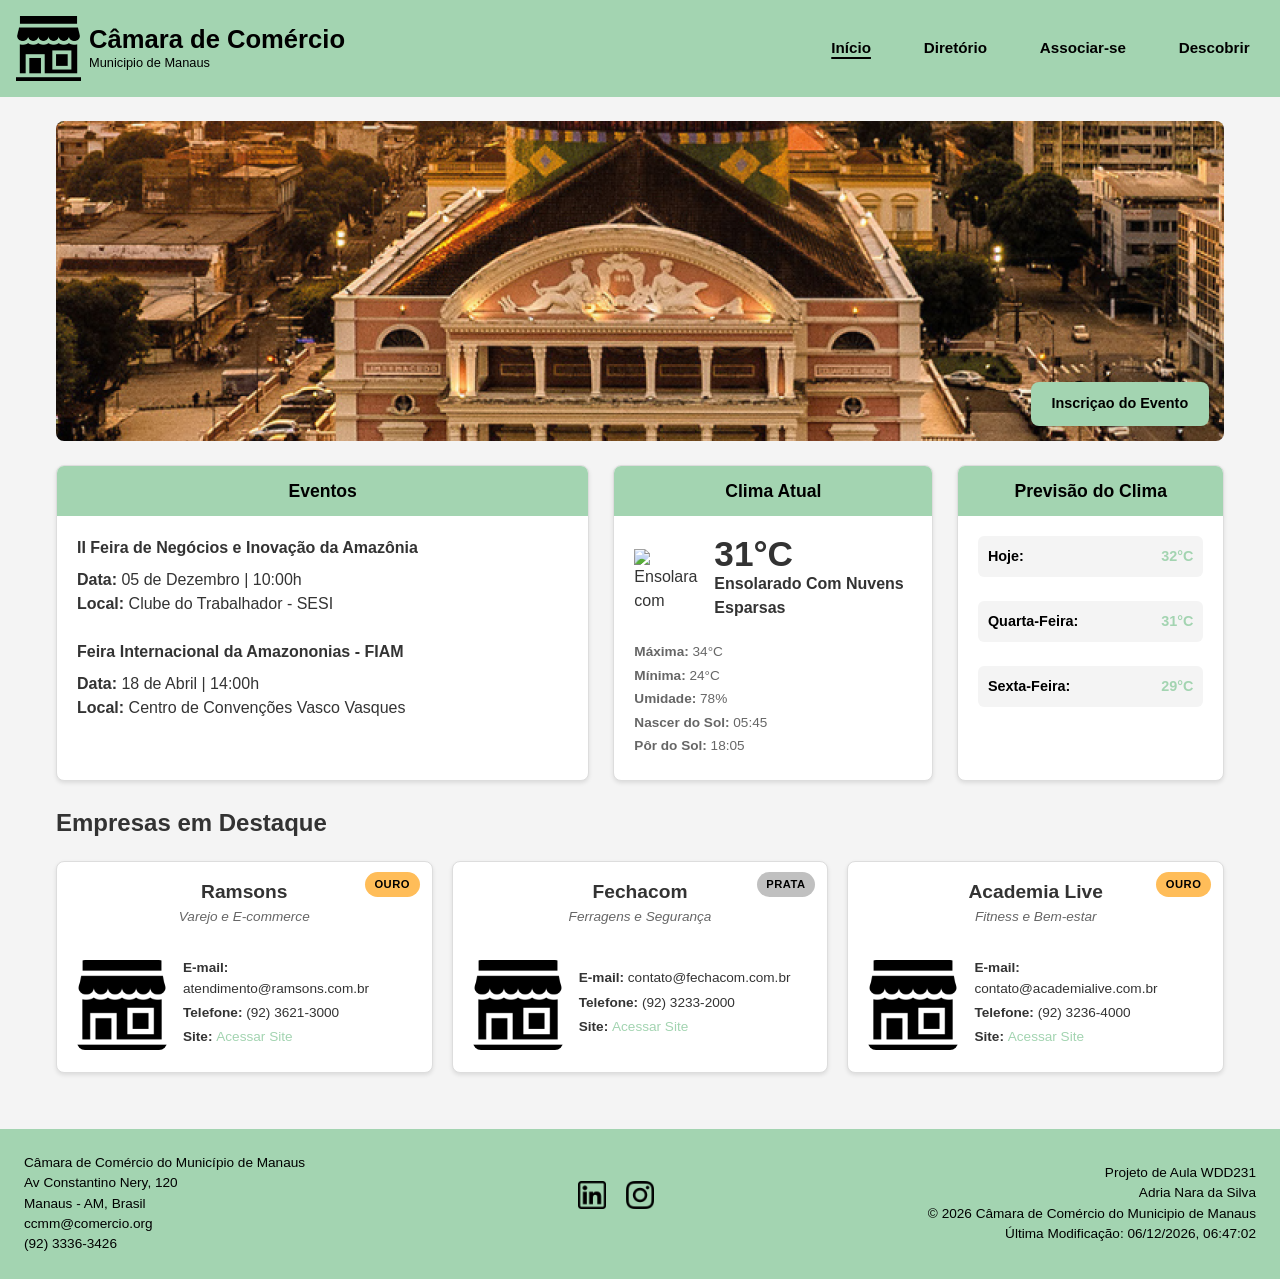
==== camara/index.html @ dbdcbe5a "atualizar" ====
<!DOCTYPE html>
<html lang="pt-BR">
<head>
    <meta charset="UTF-8">
    <meta name="viewport" content="width=device-width, initial-scale=1.0">
    <title>Câmara de Comércio do Municipio de Manaus - AM</title>
    <meta name="description" content="Câmara de Comércio do Municipio de Manaus - Amazonas.">
    <meta name="author" content="Adria Nara da Silva">
    <!-- Google Fonts -->
    <link rel="preconnect" href="https://fonts.googleapis.com">
    <link rel="preconnect" href="https://fonts.gstatic.com" crossorigin>
    <link href="https://fonts.googleapis.com/css2?family=Open+Sans:wght@400;600;700&family=Roboto:wght@300;400;700&display=swap" rel="stylesheet">

    <link rel="stylesheet" href="estilos/telas-pequenas.css">
    <link rel="stylesheet" href="estilos/telas-grandes.css">
    <script src="scripts/data.js" defer></script>
    <script src="scripts/navegacao.js" defer></script>
    <script src="scripts/clima.js" defer></script>
    <script src="scripts/spotlight.js" defer></script>
    
    <link rel="icon" href="imagens/favicon.ico">

    <meta property="og:title" content="Página Inicial da Câmara de Comércio do Município de Manaus-AM">
    <meta property="og:description" content="Conheça todas as oportunidades de negócio no Municipio de Manaus.">
    <meta property="og:image" content=" https://adria-nara.github.io/wdd231/camara/imagens/logo.png">   
    <meta property="og:url" content="https://www.ccmmanaus.org/index.html">
    
</head>
<body>

    <!-- CABEÇALHO -->
    <header>
        <div class="logo-camara">
            <img src="imagens/logo.png" alt="Logo Câmara de Comércio do Municipio de Manaus" class="logo">
            <div class="site-nome">
                <h1>Câmara de Comércio</h1>
                <p>Municipio de Manaus</p>
            </div>
        </div>
        
        <button id="hamburger-btn" aria-label="Abrir Menu">&#9776;</button>

        <nav id="nav-menu">
            <ul>
                <li><a href="index.html" class="active" aria-current="page">Início</a></li>
                <li><a href="diretorio.html">Diretório</a></li>
                <li><a href="#">Associar-se</a></li>
                <li><a href="#">Descobrir</a></li>
            </ul>
        </nav>

        
    </header>
    
    <main>
        <!-- SEÇÃO HERO BANNER -->
        <div class="hero">
            <img src="imagens/teatro.png" alt="Teatro do Amazonas - Ponto Turistico de Manaus" class="hero-img">
            <a href="#" class="cta-btn">Inscriçao do Evento</a>
        </div>

        <!-- SEÇÃO INFORMAÇÕES (Eventos, Clima Atual, Previsão) -->
        <div class="info-grid">
            <!-- Eventos -->
            <div class="card event-card">
                <div class="card-header">Eventos</div>
                <div class="card-body">
                    <h2>II Feira de Negócios e Inovação da Amazônia</h2>
                    <p><strong>Data:</strong> 05 de Dezembro | 10:00h</p>
                    <p><strong>Local:</strong> Clube do Trabalhador - SESI</p>
                    <br>
                    <h2>Feira Internacional da Amazononias - FIAM</h2>
                    <p><strong>Data:</strong> 18 de Abril | 14:00h</p>
                    <p><strong>Local:</strong> Centro de Convenções Vasco Vasques</p>
                </div>
            </div>

            <!-- Clima Atual -->
            <div class="card weather-card">
                <div class="card-header">Clima Atual</div>
                <div class="card-body" id="clima-container">
                    <!-- Preenchido dinamicamente via JS -->
                </div>
            </div>

            <!-- Previsão do Clima -->
            <div class="card forecast-card">
                <div class="card-header">Previsão do Clima</div>
                <div class="card-body" id="previsao-container">
                    <!-- Preenchido dinamicamente via JS -->
                </div>
            </div>
        </div>

        <!-- SEÇÃO DESTAQUES DE MEMBROS (SPOTLIGHTS DE NÍVEL 2 E 3) -->
        <h2 class="section-title">Empresas em Destaque</h2>
        <div class="spotlight-grid" id="spotlight-container">
            <!-- Preenchido dinamicamente via JS com empresas Ouro / Prata -->
        </div>
    </main>

   
   
    <!-- RODAPÉ -->
    <footer>
        <div class="dados">
            <p>Câmara de Comércio do Município de Manaus</p>
            <p>Av Constantino Nery, 120</p>
            <p>Manaus - AM, Brasil</p>
            <p>ccmm@comercio.org</p>
            <p>(92) 3336-3426</p>
        </div>

         <div class="redes-sociais">
            <a href="https://www.linkedin.com" target="_blank" rel="noopener"><img src="imagens/linkedin.png" alt="Perfil do LinkedIn"></a>
            <a href="https://instagram.com" target="_blank" rel="noopener"><img src="imagens/instagram.png" alt="Perfil do Instagram"></a>
        </div>

        <div class="footer-projeto">
            <p>Projeto de Aula WDD231</p>
            <p>Adria Nara da Silva</p>
            <p>&copy; <span id="anoAtual"> </span> Câmara de Comércio do Municipio de Manaus</p>
            <p><span id="ultimaModificacao">Última Modificação:</span></p>
        </div>
    </footer>

</body>
</html>
---- camara/estilos/telas-pequenas.css ----
:root {
    --primary: #a3d4b1;
    --primary-dark: #05115e;
    --bg-body: #f4f4f4;
    --bg-card: #ffffff;
    --border-color: #dddddd;
    --text-main: #333333;
    --text-muted: #666666;
    --accent-gold: #ffbd59;
    --accent-silver: #C0C0C0;
    --radius: 8px;
    --shadow-sm: 0 2px 4px #0000001A;
    --shadow-md: 0 4px 8px #00000026;
    --transition: all 0.3s ease;
    --bg-transparent: #00000000;
}

* { box-sizing: border-box; margin: 0; padding: 0; }

body {
    font-family: Arial, Helvetica, sans-serif;
    color: var(--text-main);
    background-color: var(--bg-body);
    line-height: 1.5;
}

header, footer, #nav-menu {
    background-color: var(--primary);
    color: #0000;
}

header {
    display: grid;
    grid-template-columns: 2fr auto;
    justify-content: space-between;
    padding: 1rem;
    position: relative;
    width: 100%;
}

.logo-camara { display: flex; align-items: center; gap: 0.5rem; }
.logo { width: 65px; height: 65px; object-fit: contain; }
.site-nome h1 { font-size: 1.6rem; line-height: 1.1; color: #000; }
.site-nome p { font-size: 0.80rem; color: #000; }

#hamburger-btn { background: none; border: none; font-size: 1.8rem; color: #000; cursor: pointer; }

#nav-menu {
    display: none;
    width: 100%;
    position: absolute;
    top: 100%;
    left: 0;
    z-index: 10;
}

#nav-menu.open { display: block; }
#nav-menu ul { list-style: none; }

#nav-menu li a {
    display: flex;
    padding: 0.8rem 1.5rem;
    text-decoration: none;
    color: #000;
    font-weight: 600;
}

#nav-menu li a:hover,
#nav-menu li a.active,
#nav-menu li a[aria-current="page"] {
  text-decoration: underline;
  text-decoration-color: #000;
  text-decoration-style: solid;   
  text-decoration-thickness: 2px; 
  text-underline-offset: 4px;   
  font-weight: 600;
}

main { max-width: 1200px; width: 100%; margin: 0 auto; padding: 1.5rem 1rem; flex: 1; }

.hero {
    position: relative;
    height: 240px;
    border-radius: var(--radius);
    overflow: hidden;
    display: flex;
    align-items: center;
    justify-content: center;
    margin-bottom: 1.5rem;
}

.cta-btn {
    position: absolute;
    bottom: 15px;
    right: 15px;
    background: var(--primary);
    color: #000;
    padding: 0.7rem 1.3rem;
    text-decoration: none;
    border-radius: var(--radius);
    font-weight: 600;
    font-size: 0.9rem;
    box-shadow: var(--shadow-md);
    transition: var(--transition);
    z-index: 3;
    border: none;
    cursor: pointer;
    display: inline-flex;
    align-items: center;
    gap: 0.5rem;
}

.cta-btn:hover { background: var(--primary-dark); transform: scale(1.03); }

.section-title {
    font-size: 1.5rem;
    font-weight: 700;
    margin-bottom: 1.25rem;
    display: flex;
    align-items: center;
    gap: 0.5rem;
}

.card {
    background-color: var(--bg-card);
    border-radius: var(--radius);
    border: 1px solid var(--border-color);
    overflow: hidden;
    box-shadow: var(--shadow-sm);
    display: flex;
    flex-direction: column;
}

.card-header {
    background-color: var(--primary);
    color: #000;
    padding: 0.75rem 1rem;
    font-size: 1.1rem;
    font-weight: 600;
    text-align: center;
    display: flex;
    align-items: center;
    justify-content: center;
    gap: 0.5rem;
}

.card-body { padding: 1.25rem; flex: 1; }
.card-body h2 { font-size: 1rem; font-weight: 700; margin-bottom: 0.5rem; }

.info-grid, .forecast-list, .spotlight-grid {
    display: flex;
    flex-direction: column;
    gap: 1.5rem;
    margin-bottom: 1.5rem;
}

.weather-config { margin-bottom: 1rem; display: flex; gap: 0.5rem; }
.weather-config input {
    flex: 1;
    padding: 0.4rem 0.6rem;
    border: 1px solid var(--border-color);
    border-radius: 4px;
    font-size: 0.8rem;
    background: var(--bg-body);
    color: var(--text-main);
}

.weather-config button, .menu-bar button.active {
    background: var(--primary);
    color: #000;
    border: none;
    border-radius: 4px;
    font-weight: 600;
}
.weather-config button { padding: 0.4rem 0.8rem; font-size: 0.8rem; cursor: pointer; }

.weather-current { display: flex; align-items: center; gap: 1rem; margin-bottom: 1rem; }
.weather-icon-img { width: 64px; height: 64px; }
.temp-display { font-size: 2.2rem; font-weight: 700; line-height: 1; }
.weather-details { font-size: 0.85rem; color: var(--text-muted); }
.weather-details p { margin-bottom: 0.2rem; }
.weather-desc { font-weight: 700; color: var(--text-main); text-transform: capitalize; margin-bottom: 0.4rem !important; }

.forecast-item {
    display: flex;
    justify-content: space-between;
    align-items: center;
    padding: 0.6rem;
    background: var(--bg-body);
    border-radius: 6px;
    font-size: 0.9rem;
}
.forecast-item strong { color: #000; }
.forecast-item span { color: var(--primary); font-weight: 700; }

.spotlight-card { position: relative; }
.spotlight-card .card-header-spotlight { padding: 1rem 1rem 0.2rem 1rem; text-align: center; }
.spotlight-card h3 { font-size: 1.2rem; font-weight: 700; }
.spotlight-card .slogan { font-size: 0.85rem; color: var(--text-muted); font-style: italic; text-align: center; margin-bottom: 0.5rem; }

.badge-membership {
    position: absolute;
    top: 10px;
    right: 12px;
    font-size: 0.7rem;
    font-weight: 700;
    text-transform: uppercase;
    padding: 0.25rem 0.6rem;
    border-radius: 20px;
    color: #000;
    letter-spacing: 0.5px;
}
.membro-ouro { background-color: var(--accent-gold); }
.membro-prata { background-color: var(--accent-silver); }

.spotlight-body-content { display: flex; gap: 1rem; align-items: center; }
.company-logo {
    width: 90px;
    height: 90px;
    border-radius: var(--radius);
    
    flex-shrink: 0;
}
.company-details { font-size: 0.85rem; line-height: 1.5; }
.company-details p { margin-bottom: 0.25rem; word-break: break-word; }
.company-details a { color: var(--primary); text-decoration: none; font-weight: 500; }
.company-details a:hover { text-decoration: underline; }

.menu-bar { padding: 15px; display: flex; justify-content: center; gap: 15px; }
.menu-bar button {
    background-color: #ffffff;
    color: var(--primary);
    border: 1px solid var(--primary);
    padding: 10px 20px;
    font-size: 16px;
    font-weight: bold;
    cursor: pointer;
    transition: all 0.2s ease;
}
.menu-bar button:hover { background-color: #e0e0e0; }

.grid-view { display: grid; grid-template-columns: repeat(auto-fit, minmax(200px, 1fr)); gap: 20px; }
.grid-view .card {
    background-color: var(--bg-card);
    border: 1px solid #cccccc;
    padding: 20px;
    text-align: center;
    display: flex;
    flex-direction: column;
    align-items: center;
    box-shadow: 0 4px 6px #0000001a;
    min-height: 200px;
}
.grid-view .card img {
    width: 100%;
    max-width: 200px;
    height: 100px;
    object-fit: cover;
    aspect-ratio: 220 / 140; 
    border: 1px solid #ffffff;
    box-shadow: 0 2px 5px #0000004c;
    margin-bottom: 15px;
}
.grid-view .card h2 { font-size: 18px; color: #000000; margin-bottom: 5px; }
.grid-view .card .ano { font-size: 14px; font-weight: bold; color: #333333; margin-bottom: 10px; }
.grid-view .card .link-detalhes { color: #0000ee; text-decoration: underline; font-size: 14px; }
.grid-view .card .info-extra { display: none; }

.list-view { display: flex; flex-direction: column; gap: 12px; }
.list-view .card { padding: 15px 20px; align-items: left; justify-content: center; width: 100% !important; margin-left: 0 !important; }
.list-view .card img, .list-view .card .link-detalhes { display: none; }
.list-view .card-info { flex: 1; display: flex; flex-direction: column; gap: 4px; }
.list-view .card h2 { font-size: 18px; color: #1a1a1a; }
.list-view .card .info-extra { display: block; font-size: 13px; color: var(--text-muted); }

footer { padding: 1.5rem; margin-top: 2rem; display: flex; flex-direction: column; gap: 1.5rem; text-align: center; font-size: 0.85rem; }
.dados h4, .dados p, .footer-projeto p { color: #000; }
.redes-sociais { display: flex; justify-content: center; gap: 1.25rem; margin-bottom: 0.75rem; }
.redes-sociais img { width: 28px; height: 28px; transition: transform 0.2s ease; }
---- camara/estilos/telas-grandes.css ----
/* ==========================================================================
   REGRAS PARA TELAS GRANDES (MEDIA QUERY >= 768px)
   ========================================================================== */

@media screen and (min-width: 768px) {
    #hamburger-btn {
        display: none;
    }

    #nav-menu {
        display: flex !important;
        position: static;
        width: auto;
        background-color: var(--bg-transparent);
        box-shadow: none;
        border-top: none;
    }

    #nav-menu ul {
        display: flex;
        gap: 1.5rem;
        flex-wrap: wrap;
        align-items: center;
        list-style: none;
    }

    #nav-menu li a {
        display: flex;
        border-bottom: none;
        padding: 0.5rem 0.9rem;
        border-radius: var(--radius, 4px);
        font-size: 0.95rem;
        color: #000;
        text-decoration: none;
        font-weight: 600;
    }

    #nav-menu li a:hover,
    #nav-menu li a.active,
    #nav-menu li a[aria-current="page"] {
        text-decoration: underline;
        text-decoration-color: #000;
        text-decoration-style: solid;   
        text-decoration-thickness: 2px; 
        text-underline-offset: 4px;   
        font-weight: 600;
    }

    .hero {
        height: 320px;
        width: 100%;
    }

    .info-grid {
        display: grid;
        grid-template-columns: 2fr 1.2fr 1fr;
        gap: 1.5rem;
    }

    .spotlight-grid {
        display: grid;
        grid-template-columns: repeat(3, 1fr);
        gap: 1.2rem;
        margin-bottom: 0;
    }

    .list-view {
        max-width: 900px;
        margin: 0 auto;
    }

    .list-view .card {
        flex-direction: row;
        width: 100% !important;
        margin-left: 0 !important;
    }

    .event-card {
        margin-bottom: 0;
    }

    footer {
        flex-direction: row;
        justify-content: space-between;
        align-items: center;
        text-align: left;
    }

    .footer-projeto {
        text-align: right;
    }
}
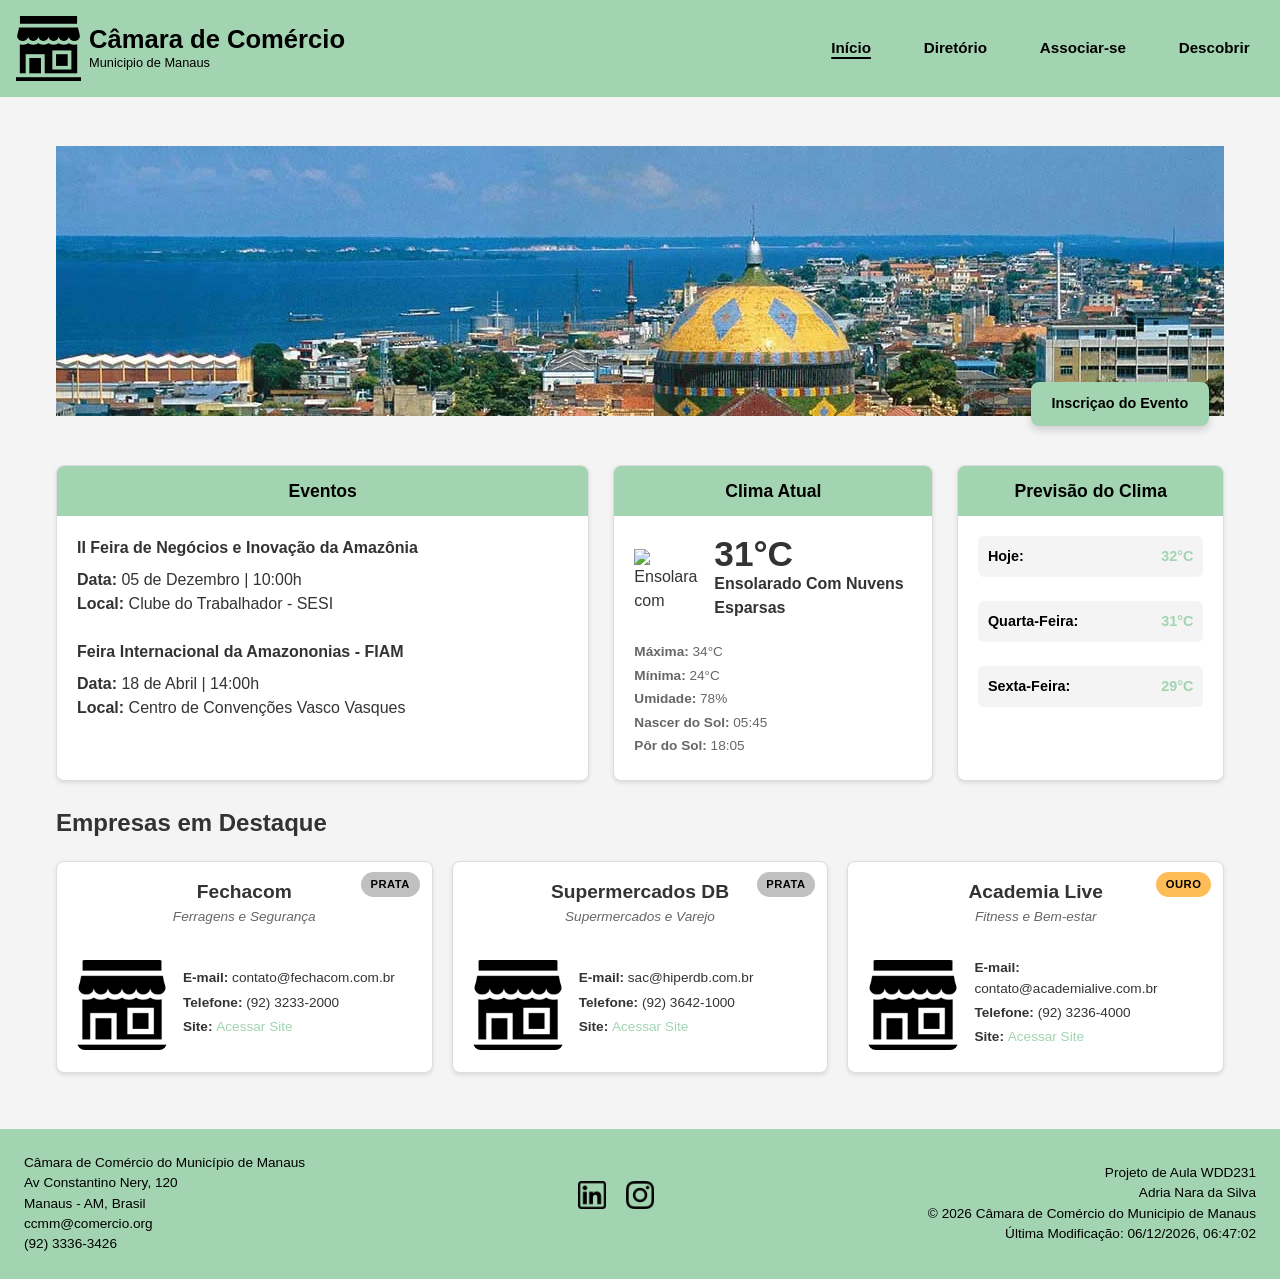
==== commit dab13656: "atualizar" ====
--- a/camara/index.html
+++ b/camara/index.html
@@ -24,7 +24,7 @@
     <meta property="og:description" content="Conheça todas as oportunidades de negócio no Municipio de Manaus.">
     <meta property="og:image" content=" https://adria-nara.github.io/wdd231/camara/imagens/logo.png">   
     <meta property="og:url" content="https://www.ccmmanaus.org/index.html">
-    
+
 </head>
 <body>
 
@@ -55,7 +55,7 @@
     <main>
         <!-- SEÇÃO HERO BANNER -->
         <div class="hero">
-            <img src="imagens/teatro.png" alt="Teatro do Amazonas - Ponto Turistico de Manaus" class="hero-img">
+            <img src="imagens/manaus.webp" alt="Teatro do Amazonas - Ponto Turistico de Manaus" class="hero-img">
             <a href="#" class="cta-btn">Inscriçao do Evento</a>
         </div>
 
--- a/camara/estilos/telas-pequenas.css
+++ b/camara/estilos/telas-pequenas.css
@@ -267,7 +267,7 @@
 .grid-view .card .info-extra { display: none; }
 
 .list-view { display: flex; flex-direction: column; gap: 12px; }
-.list-view .card { padding: 15px 20px; align-items: left; justify-content: center; width: 100% !important; margin-left: 0 !important; }
+.list-view .card { padding: 15px 20px; justify-content: center; width: 100% !important; margin-left: 0 !important; }
 .list-view .card img, .list-view .card .link-detalhes { display: none; }
 .list-view .card-info { flex: 1; display: flex; flex-direction: column; gap: 4px; }
 .list-view .card h2 { font-size: 18px; color: #1a1a1a; }
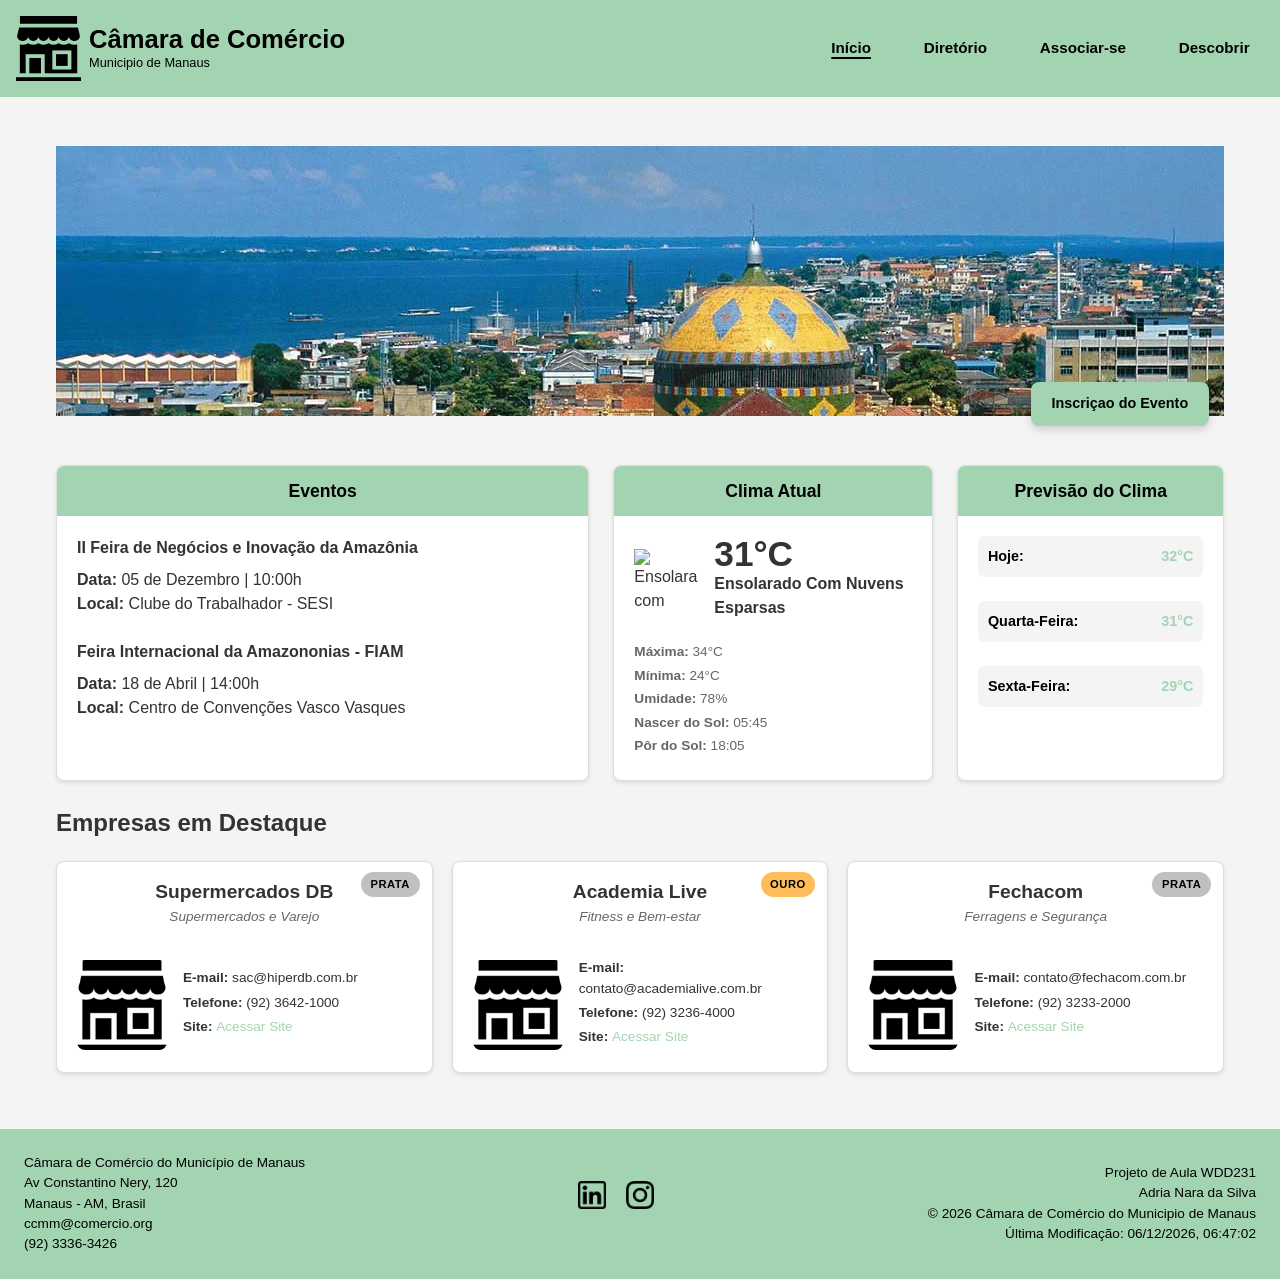
==== commit 29bb9860: "atualizar" ====
--- a/camara/index.html
+++ b/camara/index.html
@@ -99,9 +99,6 @@
         </div>
     </main>
 
-   
-   
-    <!-- RODAPÉ -->
     <footer>
         <div class="dados">
             <p>Câmara de Comércio do Município de Manaus</p>
--- a/camara/estilos/telas-pequenas.css
+++ b/camara/estilos/telas-pequenas.css
@@ -276,4 +276,96 @@
 footer { padding: 1.5rem; margin-top: 2rem; display: flex; flex-direction: column; gap: 1.5rem; text-align: center; font-size: 0.85rem; }
 .dados h4, .dados p, .footer-projeto p { color: #000; }
 .redes-sociais { display: flex; justify-content: center; gap: 1.25rem; margin-bottom: 0.75rem; }
-.redes-sociais img { width: 28px; height: 28px; transition: transform 0.2s ease; }+.redes-sociais img { width: 28px; height: 28px; transition: transform 0.2s ease; }
+
+.membership-form fieldset {
+    border: 1px solid #ccc;
+    border-radius: 8px;
+    padding: 1rem;
+    margin-bottom: 1.5rem;
+}
+
+.membership-form label {
+    display: block;
+    margin-bottom: 1rem;
+    font-weight: 600;
+    color: #333;
+}
+
+.membership-form input[type="text"],
+.membership-form input[type="email"],
+.membership-form input[type="tel"],
+.membership-form select,
+.membership-form textarea {
+    display: block;
+    width: 100%;
+    padding: 0.6rem;
+    margin-top: 0.3rem;
+    border: 1px solid #777;
+    border-radius: 4px;
+    font-size: 1rem;
+    box-sizing: border-box;
+}
+
+.submit-btn {
+    background-color: #0056b3;
+    color: #fff;
+    border: none;
+    padding: 0.8rem 1.5rem;
+    font-size: 1.1rem;
+    border-radius: 5px;
+    cursor: pointer;
+    width: 100%;
+    transition: background-color 0.3s ease;
+}
+
+.submit-btn:hover {
+    background-color: #003d80;
+}
+
+
+.card-animate {
+    animation: fadeInSlideUp 0.8s ease-out forwards;
+    opacity: 0;
+}
+
+@keyframes fadeInSlideUp {
+    from {
+        opacity: 0;
+        transform: translateY(20px);
+    }
+    to {
+        opacity: 1;
+        transform: translateY(0);
+    }
+}
+
+
+.membership-cards .card:nth-child(1) { animation-delay: 0.1s; }
+.membership-cards .card:nth-child(2) { animation-delay: 0.2s; }
+.membership-cards .card:nth-child(3) { animation-delay: 0.3s; }
+.membership-cards .card:nth-child(4) { animation-delay: 0.4s; }
+
+
+.membership-modal {
+    border: 2px solid #800020;
+    border-radius: 8px;
+    padding: 1.5rem;
+    max-width: 90%;
+    width: 400px;
+    box-shadow: 0 4px 15px rgba(0,0,0,0.3);
+}
+
+.membership-modal::backdrop {
+    background-color: rgba(0, 0, 0, 0.6);
+}
+
+.close-modal-btn {
+    float: right;
+    background: #e0e0e0;
+    border: 1px solid #999;
+    font-size: 1.2rem;
+    padding: 0.2rem 0.6rem;
+    border-radius: 4px;
+    cursor: pointer;
+}
--- a/camara/estilos/telas-grandes.css
+++ b/camara/estilos/telas-grandes.css
@@ -89,4 +89,98 @@
     .footer-projeto {
         text-align: right;
     }
-}+}
+
+@media screen and (min-width: 64em) {
+    .join-main {
+        max-width: 1200px;
+        margin: 0 auto;
+        padding: 1.5rem;
+    }
+
+    .join-container {
+        display: grid;
+        grid-template-columns: 1fr 1fr;
+        gap: 3rem;
+        align-items: start;
+    }
+
+    
+    .join-main h2,
+    .form-section h3,
+    .membership-cards-section h3 {
+        color: #9e4759;
+        font-weight: 600;
+        margin-bottom: 1rem;
+    }
+
+    
+    .membership-cards {
+        display: flex;
+        flex-direction: column;
+        gap: 1.2rem;
+    }
+
+    .membership-cards .card {
+        background-color: #a8d5db;
+        border-radius: 12px;
+        padding: 1.5rem;
+        display: flex;
+        flex-direction: column;
+        align-items: center;
+        justify-content: center;
+        text-align: center;
+        box-shadow: 0 2px 6px rgba(0,0,0,0.1);
+    }
+
+    .membership-cards .card h4 {
+        color: #ffffff;
+        font-size: 1.1rem;
+        margin-bottom: 0.8rem;
+    }
+
+    .membership-cards .card button {
+        background-color: #ffffff;
+        color: #555555;
+        border: 1px solid #ccc;
+        border-radius: 4px;
+        padding: 0.4rem 1.2rem;
+        cursor: pointer;
+        font-size: 0.9rem;
+    }
+
+   
+    .radio-fieldset {
+        border: none;
+        padding: 0;
+        margin: 1.5rem 0;
+    }
+
+    .radio-fieldset legend {
+        color: #9e4759;
+        font-weight: bold;
+        margin-bottom: 0.5rem;
+    }
+
+    .radio-label {
+        display: flex;
+        align-items: center;
+        gap: 0.5rem;
+        font-weight: normal;
+        color: #8c4250;
+        margin-bottom: 0.4rem;
+        cursor: pointer;
+    }
+
+    
+    .submit-btn {
+        background-color: #9faab5;
+        color: #ffffff;
+        border: none;
+        border-radius: 20px;
+        padding: 0.8rem 2rem;
+        font-size: 1rem;
+        width: auto;
+        cursor: pointer;
+    }
+}
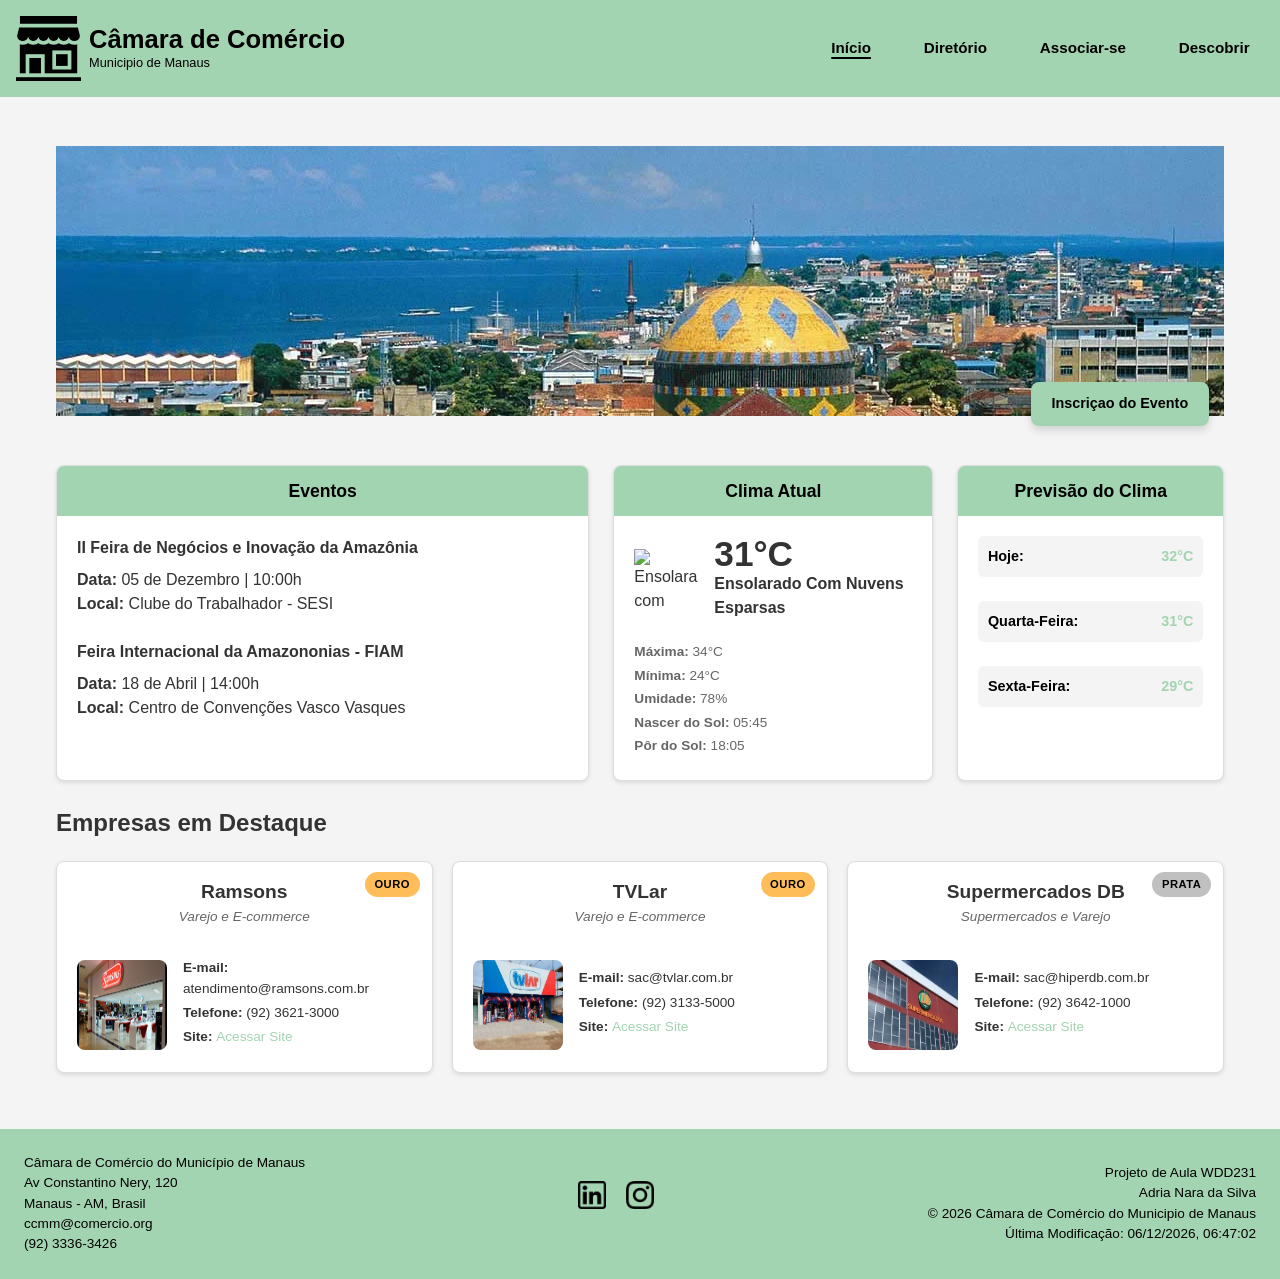
==== commit e550c83f: "atualizar" ====
--- a/camara/index.html
+++ b/camara/index.html
@@ -44,7 +44,7 @@
             <ul>
                 <li><a href="index.html" class="active" aria-current="page">Início</a></li>
                 <li><a href="diretorio.html">Diretório</a></li>
-                <li><a href="#">Associar-se</a></li>
+                <li><a href="associacao.html">Associar-se</a></li>
                 <li><a href="#">Descobrir</a></li>
             </ul>
         </nav>
--- a/camara/estilos/telas-pequenas.css
+++ b/camara/estilos/telas-pequenas.css
@@ -348,7 +348,7 @@
 
 
 .membership-modal {
-    border: 2px solid #800020;
+    border: 2px solid #cab3b9;
     border-radius: 8px;
     padding: 1.5rem;
     max-width: 90%;
--- a/camara/estilos/telas-grandes.css
+++ b/camara/estilos/telas-grandes.css
@@ -122,7 +122,7 @@
     }
 
     .membership-cards .card {
-        background-color: #a8d5db;
+        background-color: #b5e0c2;
         border-radius: 12px;
         padding: 1.5rem;
         display: flex;
